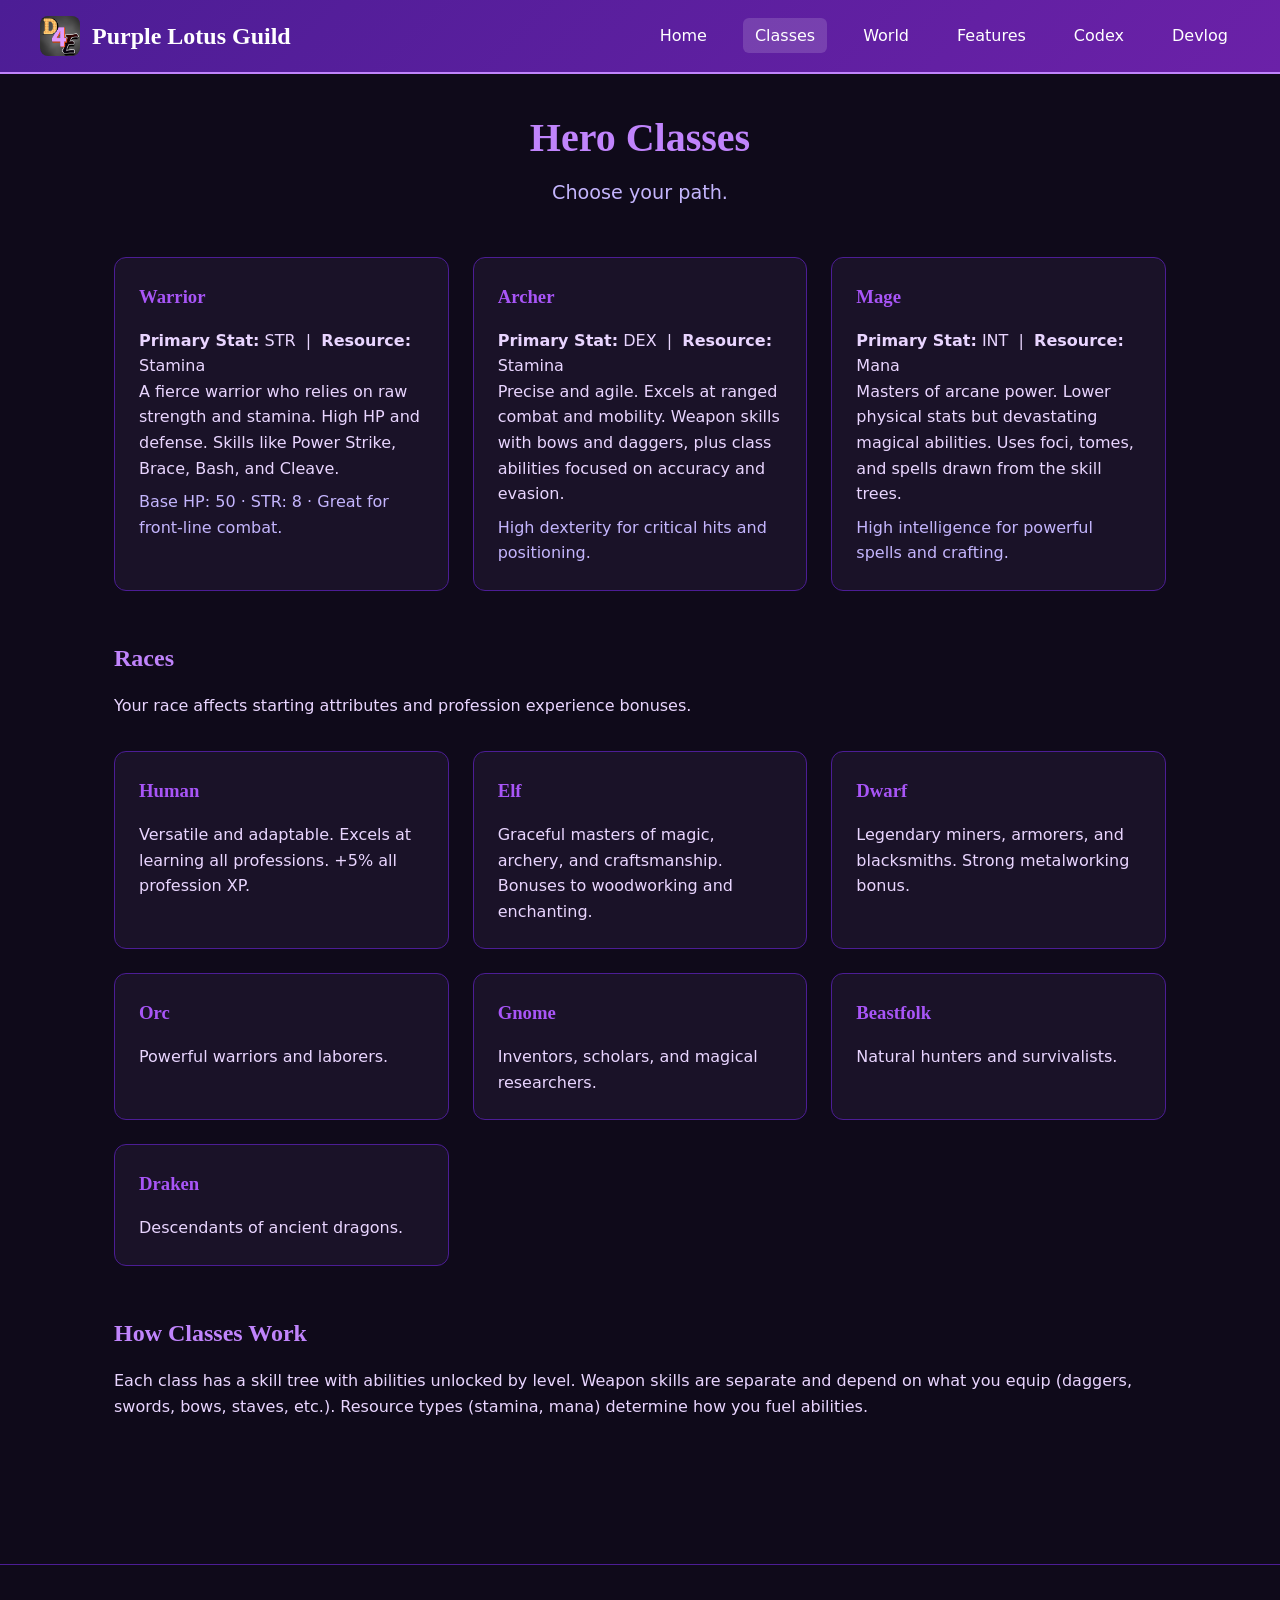
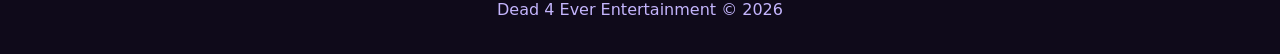
==== classes.html @ a42fe49f "Initial Commit" ====
<!DOCTYPE html>
<html lang="en">
<head>
  <meta charset="UTF-8">
  <meta name="viewport" content="width=device-width, initial-scale=1.0">
  <title>Classes — Purple Lotus Guild</title>
  <link rel="stylesheet" href="css/style.css">
  <link rel="icon" href="images/icon.png">
</head>
<body>
  <header>
    <nav>
      <a href="index.html" class="logo">
        <img src="images/icon.png" alt="Purple Lotus Guild">
        Purple Lotus Guild
      </a>
      <ul class="nav-links">
        <li><a href="index.html">Home</a></li>
        <li><a href="classes.html" class="active">Classes</a></li>
        <li><a href="world.html">World</a></li>
        <li><a href="features.html">Features</a></li>
        <li><a href="https://codex.purplelotusguild.com" target="_blank" rel="noopener">Codex</a></li>
        <li><a href="devlog.html">Devlog</a></li>
      </ul>
    </nav>
  </header>

  <main>
    <h1>Hero Classes</h1>
    <p class="subtitle">Choose your path.</p>

    <section class="section">
      <div class="card-grid">
        <div class="card">
          <h3>Warrior</h3>
          <p><strong>Primary Stat:</strong> STR &nbsp;|&nbsp; <strong>Resource:</strong> Stamina</p>
          <p>A fierce warrior who relies on raw strength and stamina. High HP and defense. Skills like Power Strike, Brace, Bash, and Cleave.</p>
          <p style="margin-top: 0.5rem; color: var(--text-muted);">Base HP: 50 · STR: 8 · Great for front-line combat.</p>
        </div>
        <div class="card">
          <h3>Archer</h3>
          <p><strong>Primary Stat:</strong> DEX &nbsp;|&nbsp; <strong>Resource:</strong> Stamina</p>
          <p>Precise and agile. Excels at ranged combat and mobility. Weapon skills with bows and daggers, plus class abilities focused on accuracy and evasion.</p>
          <p style="margin-top: 0.5rem; color: var(--text-muted);">High dexterity for critical hits and positioning.</p>
        </div>
        <div class="card">
          <h3>Mage</h3>
          <p><strong>Primary Stat:</strong> INT &nbsp;|&nbsp; <strong>Resource:</strong> Mana</p>
          <p>Masters of arcane power. Lower physical stats but devastating magical abilities. Uses foci, tomes, and spells drawn from the skill trees.</p>
          <p style="margin-top: 0.5rem; color: var(--text-muted);">High intelligence for powerful spells and crafting.</p>
        </div>
      </div>
    </section>

    <section class="section">
      <h2>Races</h2>
      <p>Your race affects starting attributes and profession experience bonuses.</p>
      <div class="card-grid">
        <div class="card"><h3>Human</h3><p>Versatile and adaptable. Excels at learning all professions. +5% all profession XP.</p></div>
        <div class="card"><h3>Elf</h3><p>Graceful masters of magic, archery, and craftsmanship. Bonuses to woodworking and enchanting.</p></div>
        <div class="card"><h3>Dwarf</h3><p>Legendary miners, armorers, and blacksmiths. Strong metalworking bonus.</p></div>
        <div class="card"><h3>Orc</h3><p>Powerful warriors and laborers.</p></div>
        <div class="card"><h3>Gnome</h3><p>Inventors, scholars, and magical researchers.</p></div>
        <div class="card"><h3>Beastfolk</h3><p>Natural hunters and survivalists.</p></div>
        <div class="card"><h3>Draken</h3><p>Descendants of ancient dragons.</p></div>
      </div>
    </section>

    <section class="section">
      <h2>How Classes Work</h2>
      <p>
        Each class has a skill tree with abilities unlocked by level. Weapon skills are separate and depend on what you equip
        (daggers, swords, bows, staves, etc.). Resource types (stamina, mana) determine how you fuel abilities.
      </p>
    </section>
  </main>

  <footer>
    <p>Dead 4 Ever Entertainment &copy; 2026</p>
  </footer>
</body>
</html>
---- css/style.css ----
/* Purple Lotus Guild - Promotional Site Styles
   Easy to alter: change CSS variables at the top for theming.
   Purple theme matching the game name and lotus aesthetic.
*/

:root {
  --primary: #6b21a8;      /* Deep purple */
  --primary-light: #a855f7;
  --primary-dark: #4c1d95;
  --accent: #c084fc;
  --bg: #0f0a1a;           /* Dark background */
  --bg-card: #1a1228;
  --text: #e9d5ff;
  --text-muted: #c4b5fd;
  --border: #4c1d95;
  --font-main: 'Segoe UI', system-ui, -apple-system, sans-serif;
  --font-heading: 'Georgia', serif;
}

* {
  box-sizing: border-box;
  margin: 0;
  padding: 0;
}

body {
  font-family: var(--font-main);
  background: var(--bg);
  color: var(--text);
  line-height: 1.6;
  min-height: 100vh;
}

/* Header & Navigation */
header {
  background: linear-gradient(135deg, var(--primary-dark), var(--primary));
  padding: 1rem 2rem;
  border-bottom: 2px solid var(--accent);
  position: sticky;
  top: 0;
  z-index: 100;
}

nav {
  display: flex;
  justify-content: space-between;
  align-items: center;
  max-width: 1200px;
  margin: 0 auto;
}

.logo {
  display: flex;
  align-items: center;
  gap: 0.75rem;
  font-family: var(--font-heading);
  font-size: 1.5rem;
  font-weight: bold;
  color: white;
  text-decoration: none;
}

.logo img {
  width: 40px;
  height: 40px;
  border-radius: 8px;
}

.nav-links {
  display: flex;
  list-style: none;
  gap: 1.5rem;
}

.nav-links a {
  color: white;
  text-decoration: none;
  font-weight: 500;
  padding: 0.5rem 0.75rem;
  border-radius: 6px;
  transition: background 0.2s;
}

.nav-links a:hover,
.nav-links a.active {
  background: rgba(255, 255, 255, 0.15);
}

/* Main Content */
main {
  max-width: 1100px;
  margin: 2rem auto;
  padding: 0 1.5rem 3rem;
}

h1, h2, h3 {
  font-family: var(--font-heading);
  color: var(--accent);
  margin-bottom: 1rem;
}

h1 {
  font-size: 2.5rem;
  text-align: center;
  margin-bottom: 0.5rem;
}

.subtitle {
  text-align: center;
  color: var(--text-muted);
  font-size: 1.2rem;
  margin-bottom: 2rem;
}

.hero {
  text-align: center;
  padding: 2rem 0;
}

.card-grid {
  display: grid;
  grid-template-columns: repeat(auto-fit, minmax(280px, 1fr));
  gap: 1.5rem;
  margin: 2rem 0;
}

.card {
  background: var(--bg-card);
  border: 1px solid var(--border);
  border-radius: 12px;
  padding: 1.5rem;
  transition: transform 0.2s, box-shadow 0.2s;
}

.card:hover {
  transform: translateY(-4px);
  box-shadow: 0 8px 24px rgba(107, 33, 168, 0.3);
}

.card h3 {
  margin-top: 0;
  color: var(--primary-light);
}

.section {
  margin: 3rem 0;
}

/* Devlog / Video embeds */
.video-grid {
  display: grid;
  grid-template-columns: repeat(auto-fit, minmax(320px, 1fr));
  gap: 2rem;
}

.video-card {
  background: var(--bg-card);
  border-radius: 12px;
  overflow: hidden;
  border: 1px solid var(--border);
}

.video-card iframe {
  width: 100%;
  aspect-ratio: 16/9;
  border: none;
}

.video-card .meta {
  padding: 1rem;
}

/* Footer */
footer {
  text-align: center;
  padding: 2rem;
  color: var(--text-muted);
  border-top: 1px solid var(--border);
  margin-top: 3rem;
}

/* Responsive */
@media (max-width: 768px) {
  .nav-links {
    flex-wrap: wrap;
    gap: 0.5rem;
  }
  h1 { font-size: 2rem; }
  nav { flex-direction: column; gap: 1rem; }
}
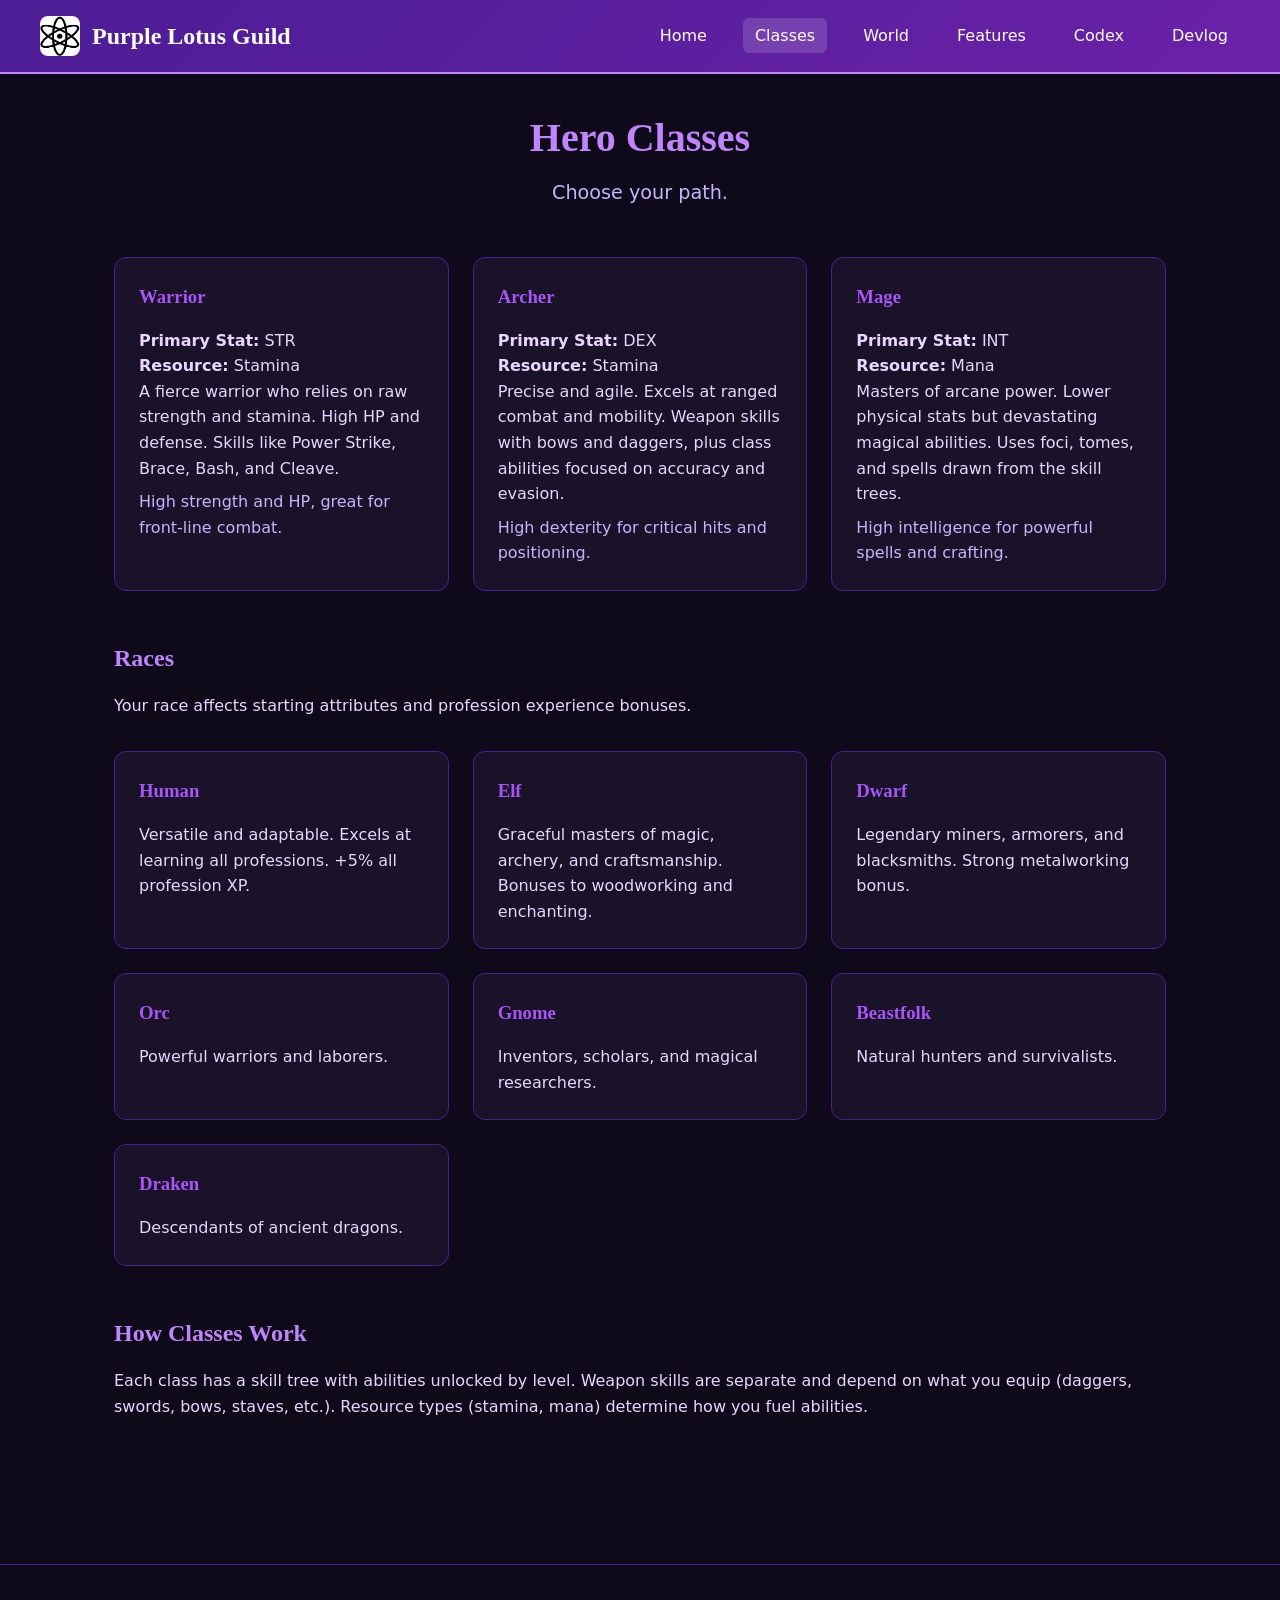
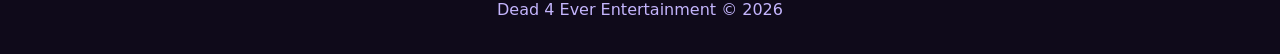
==== commit 726528b5: "Layout Changes" ====
--- a/classes.html
+++ b/classes.html
@@ -33,19 +33,22 @@
       <div class="card-grid">
         <div class="card">
           <h3>Warrior</h3>
-          <p><strong>Primary Stat:</strong> STR &nbsp;|&nbsp; <strong>Resource:</strong> Stamina</p>
+          <p><strong>Primary Stat:</strong> STR </p>
+          <p><strong>Resource:</strong> Stamina</p>
           <p>A fierce warrior who relies on raw strength and stamina. High HP and defense. Skills like Power Strike, Brace, Bash, and Cleave.</p>
-          <p style="margin-top: 0.5rem; color: var(--text-muted);">Base HP: 50 · STR: 8 · Great for front-line combat.</p>
+          <p style="margin-top: 0.5rem; color: var(--text-muted);">High strength and HP, great for front-line combat.</p>
         </div>
         <div class="card">
           <h3>Archer</h3>
-          <p><strong>Primary Stat:</strong> DEX &nbsp;|&nbsp; <strong>Resource:</strong> Stamina</p>
+          <p><strong>Primary Stat:</strong> DEX</p>
+          <p><strong>Resource:</strong> Stamina</p>
           <p>Precise and agile. Excels at ranged combat and mobility. Weapon skills with bows and daggers, plus class abilities focused on accuracy and evasion.</p>
           <p style="margin-top: 0.5rem; color: var(--text-muted);">High dexterity for critical hits and positioning.</p>
         </div>
         <div class="card">
           <h3>Mage</h3>
-          <p><strong>Primary Stat:</strong> INT &nbsp;|&nbsp; <strong>Resource:</strong> Mana</p>
+          <p><strong>Primary Stat:</strong> INT</p>
+          <p><strong>Resource:</strong> Mana</p>
           <p>Masters of arcane power. Lower physical stats but devastating magical abilities. Uses foci, tomes, and spells drawn from the skill trees.</p>
           <p style="margin-top: 0.5rem; color: var(--text-muted);">High intelligence for powerful spells and crafting.</p>
         </div>
